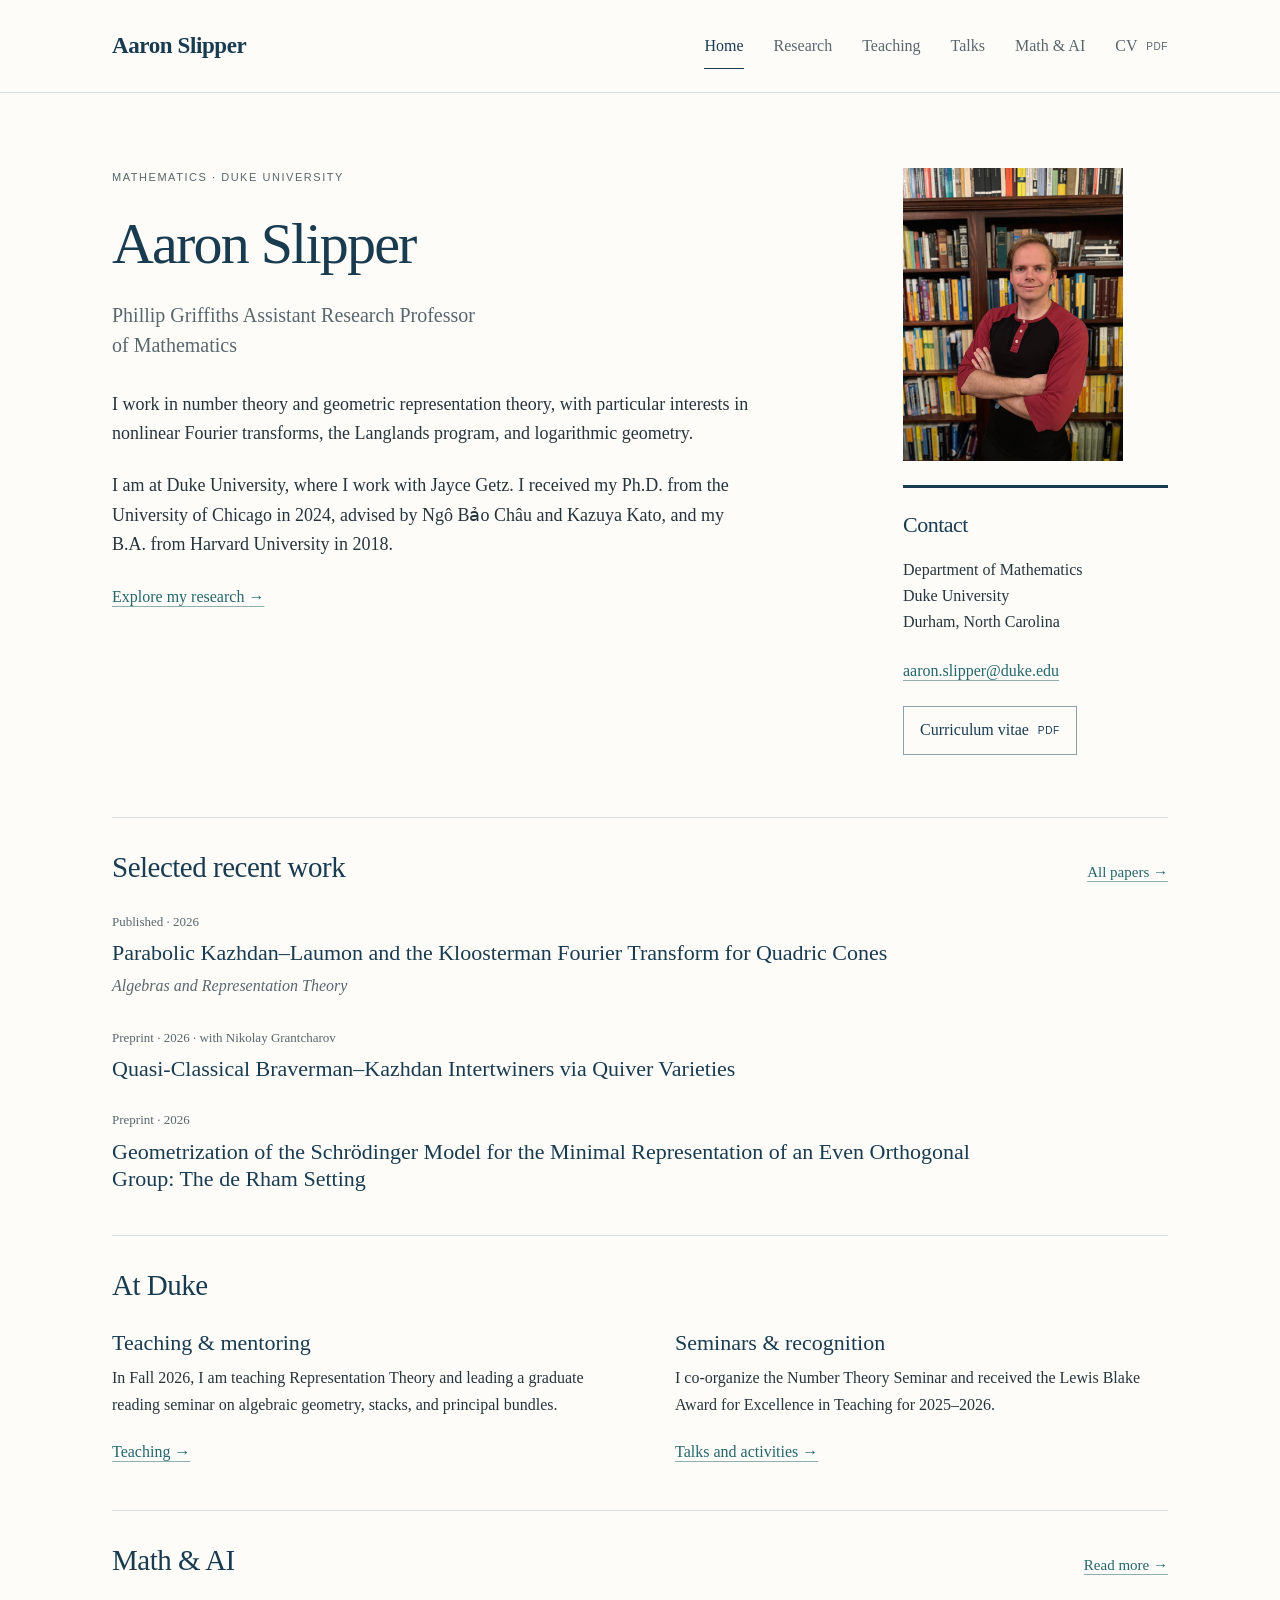
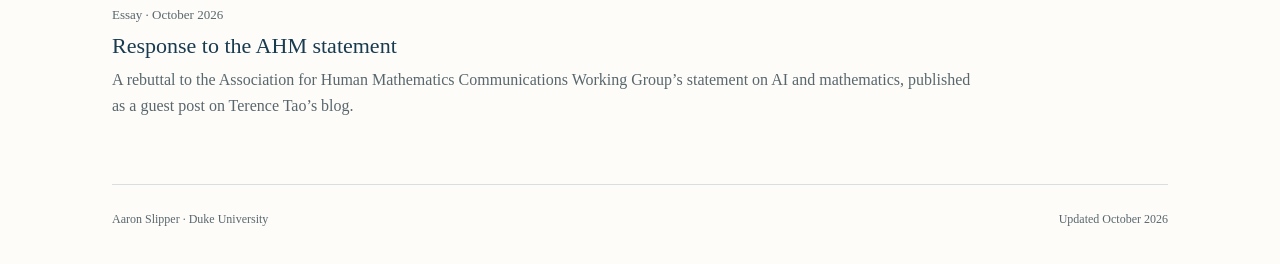
==== index.html @ 1f006413 "Add files via upload" ====
<!doctype html>
<html lang="en"><head>
<meta charset="utf-8"><meta name="viewport" content="width=device-width, initial-scale=1">
<title>Home | Aaron Slipper</title>
<meta name="description" content="Aaron Slipper, a mathematician at Duke University working in number theory, geometric representation theory, and logarithmic geometry.">
<meta name="author" content="Aaron Slipper"><meta name="theme-color" content="#193b50">
<link rel="icon" href="assets/favicon.svg" type="image/svg+xml">
<link rel="stylesheet" href="assets/style.css">
</head><body>
<a class="skip-link" href="#main">Skip to content</a>
<header class="site-header"><div class="wrap header-inner">
<a class="wordmark" href="index.html">Aaron Slipper</a>
<nav aria-label="Main navigation"><a href="index.html" aria-current="page">Home</a><a href="research.html">Research</a><a href="teaching.html">Teaching</a><a href="talks.html">Talks</a><a href="math-and-ai.html">Math &amp; AI</a><a href="assets/aaron-slipper-cv.pdf">CV <span class="file-label">PDF</span></a></nav>
</div></header>
<main id="main" class="wrap" tabindex="-1">
<section class="hero" aria-labelledby="home-title">
<div class="hero-main">
<p class="eyebrow">Mathematics · Duke University</p>
<h1 id="home-title">Aaron Slipper</h1>
<p class="position">Phillip Griffiths Assistant Research Professor<br>of Mathematics</p>
<div class="bio">
<p>I work in number theory and geometric representation theory, with particular interests in nonlinear Fourier transforms, the Langlands program, and logarithmic geometry.</p>
<p>I am at Duke University, where I work with Jayce Getz. I received my Ph.D. from the University of Chicago in 2024, advised by Ngô Bảo Châu and Kazuya Kato, and my B.A. from Harvard University in 2018.</p>
</div>
<a class="text-link" href="research.html">Explore my research <span aria-hidden="true">→</span></a>
</div>
<div class="profile-sidebar">
<img class="profile-photo" src="assets/aaron-slipper.jpg" alt="Aaron Slipper" width="3024" height="4032" decoding="async">
<aside class="contact" aria-label="Contact and curriculum vitae">
<h2>Contact</h2><p>Department of Mathematics<br>Duke University<br>Durham, North Carolina</p>
<p><a href="mailto:aaron.slipper@duke.edu">aaron.slipper@duke.edu</a></p>
<a class="button" href="assets/aaron-slipper-cv.pdf">Curriculum vitae <span class="file-label">PDF</span></a>
</aside></div></section>
<section class="home-section" aria-labelledby="recent-heading">
<div class="section-heading"><h2 id="recent-heading">Selected recent work</h2><a href="research.html">All papers <span aria-hidden="true">→</span></a></div>
<article class="featured-paper"><p class="meta">Published · 2026</p><h3><a href="https://doi.org/10.1007/s10468-026-10405-5">Parabolic Kazhdan–Laumon and the Kloosterman Fourier Transform for Quadric Cones</a></h3><p><em>Algebras and Representation Theory</em></p></article>
<article class="featured-paper"><p class="meta">Preprint · 2026 · with Nikolay Grantcharov</p><h3><a href="https://arxiv.org/abs/2606.14637">Quasi-Classical Braverman–Kazhdan Intertwiners via Quiver Varieties</a></h3></article>
<article class="featured-paper"><p class="meta">Preprint · 2026</p><h3><a href="https://arxiv.org/abs/2604.11023">Geometrization of the Schrödinger Model for the Minimal Representation of an Even Orthogonal Group: The de Rham Setting</a></h3></article>
</section>
<section class="home-section" aria-labelledby="duke-heading"><h2 id="duke-heading">At Duke</h2>
<div class="duke-grid"><div><h3>Teaching &amp; mentoring</h3><p>In Fall 2026, I am teaching Representation Theory and leading a graduate reading seminar on algebraic geometry, stacks, and principal bundles.</p><a href="teaching.html">Teaching <span aria-hidden="true">→</span></a></div><div><h3>Seminars &amp; recognition</h3><p>I co-organize the Number Theory Seminar and received the Lewis Blake Award for Excellence in Teaching for 2025–2026.</p><a href="talks.html">Talks and activities <span aria-hidden="true">→</span></a></div></div>
</section><section class="home-section" aria-labelledby="writing-heading">
<div class="section-heading"><h2 id="writing-heading">Math &amp; AI</h2><a href="math-and-ai.html">Read more <span aria-hidden="true">→</span></a></div>
<article class="featured-paper"><p class="meta">Essay · October 2026</p><h3><a href="math-and-ai.html">Response to the AHM statement</a></h3><p>A rebuttal to the Association for Human Mathematics Communications Working Group’s statement on AI and mathematics, published as a guest post on Terence Tao’s blog.</p></article></section></main>
<footer class="wrap site-footer"><span>Aaron Slipper · Duke University</span><span>Updated October 2026</span></footer>
</body></html>
---- assets/style.css ----
:root{color-scheme:light;--paper:#fdfcf9;--ink:#26343b;--navy:#193b50;--teal:#24666b;--muted:#59676d;--line:#d9dfe0}
*{box-sizing:border-box}
html{font-size:18px}
body{margin:0;background:var(--paper);color:var(--ink);font-family:Georgia,"Times New Roman",serif;line-height:1.65;-webkit-font-smoothing:antialiased}
a{color:var(--teal);text-decoration-color:#92adae;text-underline-offset:4px;text-decoration-thickness:1px}
a:hover{color:var(--navy);text-decoration-color:currentColor}
a:focus-visible{outline:2px solid var(--teal);outline-offset:5px;border-radius:1px}
.wrap{width:min(1056px,calc(100% - 80px));margin-inline:auto}
.site-header{border-bottom:1px solid var(--line)}
.header-inner{min-height:92px;display:flex;align-items:center;justify-content:space-between;gap:28px}
.wordmark{font-weight:bold;font-size:23px;color:var(--navy);text-decoration:none;letter-spacing:-.4px}
nav{display:flex;align-items:center;gap:30px;font-size:16px}
nav a{color:var(--muted);text-decoration:none;padding-block:9px}
nav a:hover{text-decoration:underline}
nav a[aria-current]{color:var(--navy);box-shadow:0 1px var(--navy)}
.file-label{font-family:Arial,Helvetica,sans-serif;font-size:10px;letter-spacing:.06em;vertical-align:middle;margin-left:5px}
.skip-link{position:absolute;top:-90px;left:20px;z-index:5;padding:12px;background:white}
.skip-link:focus{top:10px}
h1,h2,h3,p{margin-top:0}
h1,h2,h3{color:var(--navy);font-weight:normal;line-height:1.24}
h1{font-size:clamp(42px,4.8vw,58px);letter-spacing:-1.8px;margin-bottom:20px}
h2{font-size:29px;letter-spacing:-.5px;margin-bottom:25px}
h3{font-size:22px;margin-bottom:9px}
p{margin-bottom:19px}
.eyebrow{font-family:Arial,Helvetica,sans-serif;color:var(--muted);font-size:11px;line-height:1.7;letter-spacing:.14em;text-transform:uppercase;margin-bottom:21px}
.hero{display:grid;grid-template-columns:minmax(0,1fr) 265px;column-gap:85px;padding-top:75px;padding-bottom:62px}
.position{font-size:20px;color:var(--muted);line-height:1.5;margin-bottom:30px}
.bio{max-width:650px}
.bio p{margin-bottom:22px}
.text-link{font-size:16px}
.profile-sidebar{align-self:start}
.profile-photo{display:block;width:220px;max-width:100%;height:auto;margin-bottom:24px}
.profile-sidebar .contact{margin-top:0}
.contact{border-top:3px solid var(--navy);align-self:start;margin-top:60px;padding-top:23px;font-size:16px}
.contact h2{font-size:22px;margin-bottom:18px}
.contact p{margin-bottom:22px}
.contact a{overflow-wrap:anywhere}
.button{display:inline-block;border:1px solid #8ca1ac;color:var(--navy);text-decoration:none;padding:10px 16px}
.button:hover{background:#eef2f1}
.home-section{border-top:1px solid var(--line);padding-top:32px;margin-bottom:43px}
.section-heading{display:flex;align-items:baseline;justify-content:space-between;gap:20px}
.section-heading>a{font-size:15px;white-space:nowrap}
.featured-paper{margin-bottom:27px;max-width:870px}
.featured-paper h3{font-size:22px;margin-bottom:7px}
.featured-paper h3 a,.paper h3 a,.talk h3 a{color:var(--navy);text-decoration:none}
.featured-paper h3 a:hover,.paper h3 a:hover,.talk h3 a:hover{text-decoration:underline}
.featured-paper p{font-size:16px;color:var(--muted);margin-bottom:7px}
.meta,.date,.section-note,.publication,.paper-note{color:var(--muted);font-size:15px}
.featured-paper .meta{font-size:13px}
.duke-grid{display:grid;grid-template-columns:1fr 1fr;gap:70px}
.duke-grid h3{font-size:22px}
.duke-grid p,.duke-grid a{font-size:16px}
.page-heading{padding-top:62px;margin-bottom:43px}
.page-heading h1{margin-bottom:25px}
.page-heading .lead{max-width:830px;font-size:20px;line-height:1.7}
.ruled-heading{border-bottom:1px solid var(--line);padding-bottom:14px;margin-top:45px;margin-bottom:24px}
.paper{display:grid;grid-template-columns:38px minmax(0,1fr);column-gap:20px;margin-block:30px;max-width:950px}
.paper-number{color:#657780;font-family:Arial,Helvetica,sans-serif;font-size:12px;padding-top:6px}
.paper h3{font-size:23px;line-height:1.4}
.paper p{margin-bottom:7px}
.coauthors{font-size:16px}
.paper-links{font-size:14px}
.paper-links span{margin-inline:7px}
.work-in-progress{max-width:900px;margin-bottom:27px}
.work-in-progress p{font-size:16px;color:var(--muted)}
.dated-entry{display:grid;grid-template-columns:140px minmax(0,1fr);gap:25px;padding-block:18px;border-bottom:1px solid var(--line)}
.dated-entry:last-child{border-bottom:0}
.dated-entry .date{margin-bottom:0;padding-top:3px;color:var(--muted);font-size:15px}
.dated-entry h3{font-size:22px}
.dated-entry p{margin-bottom:0;font-size:16px}
.section-note{margin-bottom:7px}
.mentoring{margin-bottom:32px;max-width:850px}
.mentoring p,.simple-list{font-size:17px}
.mentoring .meta{font-size:14px}
.simple-list{padding-left:22px}
.simple-list li{margin-block:10px;padding-left:3px}
.math{font-style:italic}
.event-list{list-style:none;padding:0}
.event-list li{margin-bottom:24px}
.event-list li>*{display:block}
.event-list li>a,.event-list li>strong{font-size:18px;font-weight:normal}
.event-list li>span{font-size:15px;color:var(--muted)}
.event-list .meta{font-size:13px;margin-bottom:3px}
.cv-note{margin-top:35px;font-size:16px}
.site-footer{border-top:1px solid var(--line);padding-block:25px 34px;margin-top:65px;display:flex;justify-content:space-between;gap:20px;font-size:12px;color:var(--muted)}
@media(max-width:780px){
.wrap{width:calc(100% - 42px)}.header-inner{align-items:flex-start;flex-direction:column;gap:7px;padding-block:18px 16px}
nav{gap:24px;flex-wrap:wrap;font-size:15px}.hero{grid-template-columns:1fr;padding-top:42px;padding-bottom:38px;gap:25px}
.profile-photo{width:120px}
.contact{margin-top:10px;max-width:400px;width:100%}.contact h2{font-size:21px}.contact p{margin-bottom:14px}
.position{font-size:19px}.duke-grid{gap:30px}.page-heading{padding-top:42px}.page-heading .lead{font-size:18px}}
@media(max-width:480px){
html{font-size:17px}nav{gap:20px}.wordmark{font-size:22px}h1{letter-spacing:-1px}h2{font-size:26px}
.hero{padding-top:35px}.duke-grid{grid-template-columns:1fr;gap:25px}.section-heading{align-items:flex-start}
.section-heading h2{max-width:205px}.dated-entry{grid-template-columns:1fr;gap:6px}
.paper{grid-template-columns:25px minmax(0,1fr);gap:10px}.paper h3{font-size:21px}.paper-links{font-size:13px}
.site-footer{flex-direction:column;gap:4px}}
@media print{
.site-header,.skip-link,.site-footer{display:none}.wrap{width:100%}body{background:white;font-size:11pt}
.hero,.page-heading{padding-top:0}a{color:inherit}h1{font-size:30pt}.paper,.dated-entry{break-inside:avoid}}


.essay-description{max-width:780px}.essay-actions{display:flex;align-items:center;flex-wrap:wrap;gap:20px;margin-block:25px}.essay-actions>a{font-size:16px}
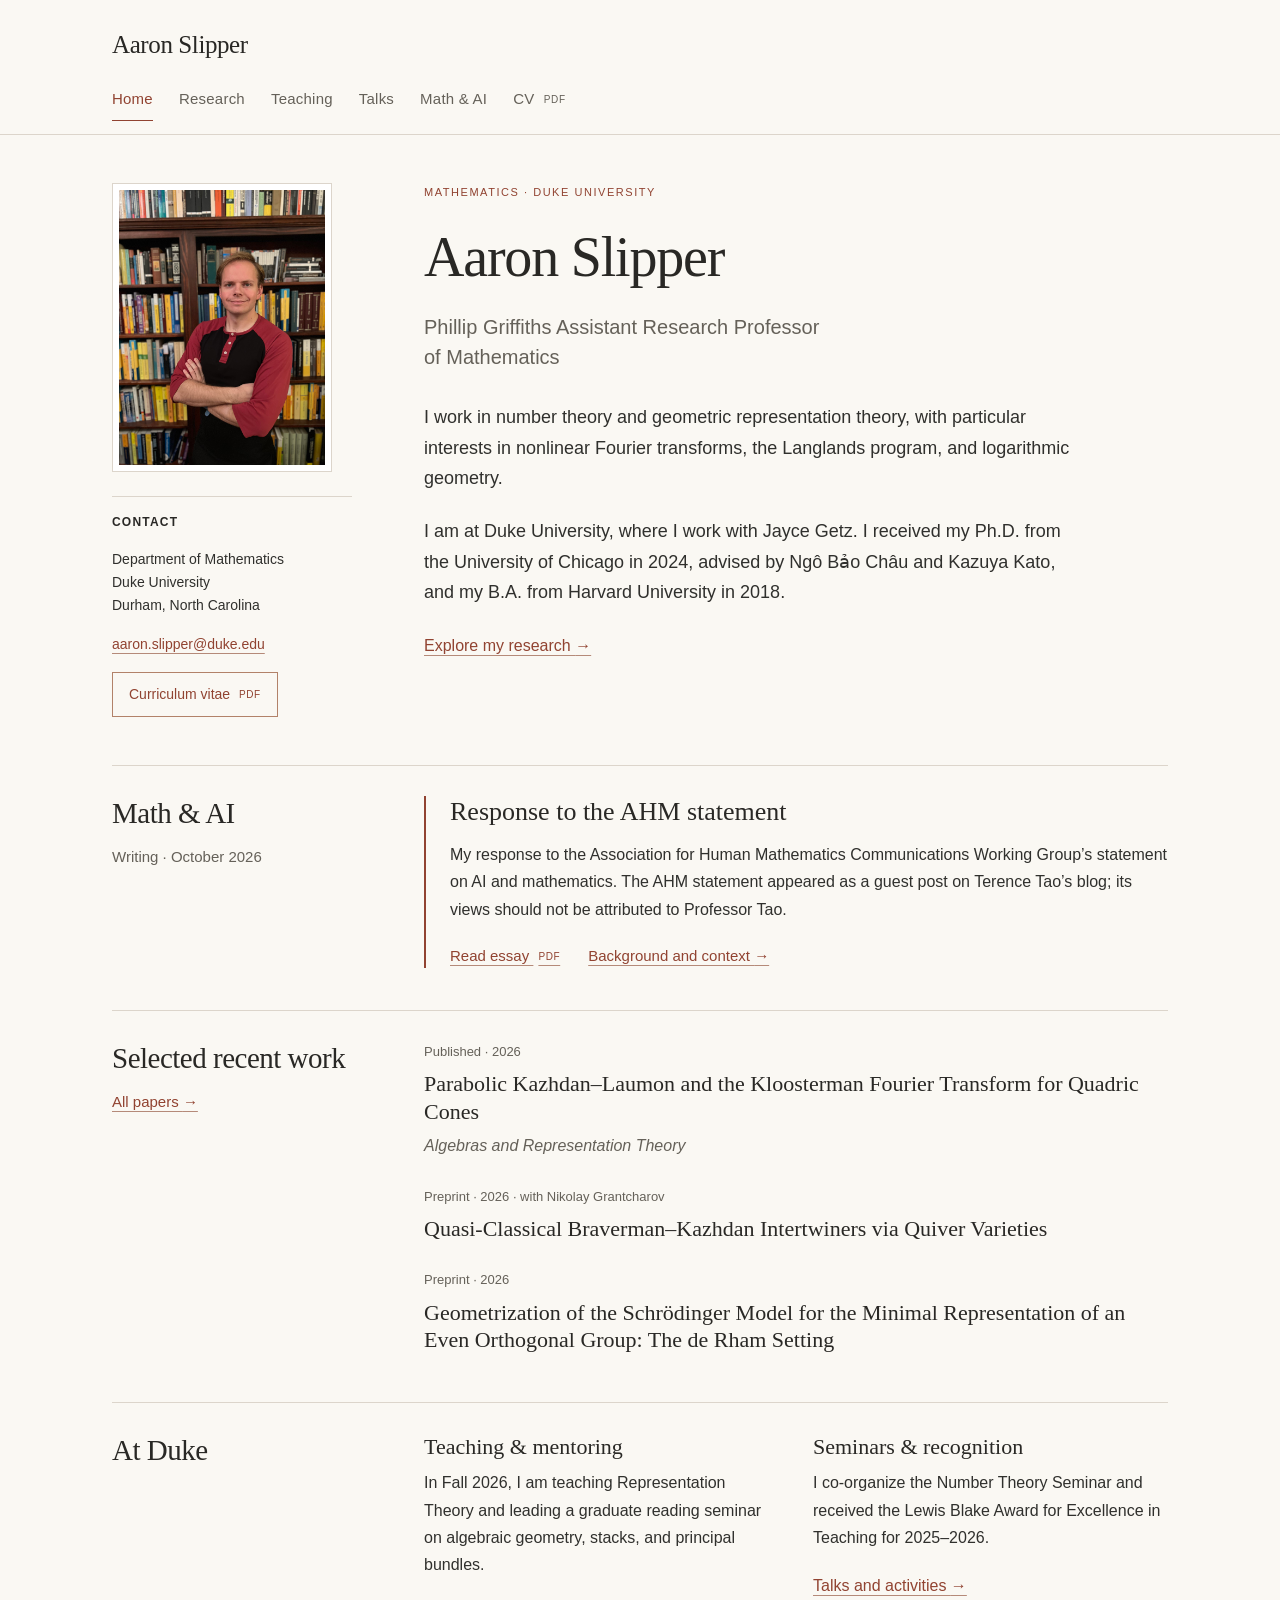
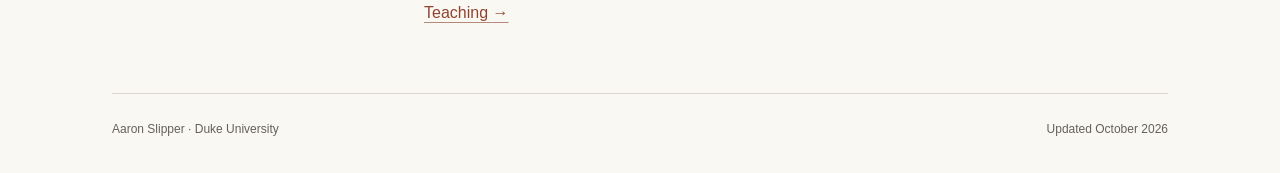
==== commit 85fa11aa: "Add files via upload" ====
--- a/index.html
+++ b/index.html
@@ -3,7 +3,7 @@
 <meta charset="utf-8"><meta name="viewport" content="width=device-width, initial-scale=1">
 <title>Home | Aaron Slipper</title>
 <meta name="description" content="Aaron Slipper, a mathematician at Duke University working in number theory, geometric representation theory, and logarithmic geometry.">
-<meta name="author" content="Aaron Slipper"><meta name="theme-color" content="#193b50">
+<meta name="author" content="Aaron Slipper"><meta name="theme-color" content="#914331">
 <link rel="icon" href="assets/favicon.svg" type="image/svg+xml">
 <link rel="stylesheet" href="assets/style.css">
 </head><body>
@@ -31,16 +31,21 @@
 <p><a href="mailto:aaron.slipper@duke.edu">aaron.slipper@duke.edu</a></p>
 <a class="button" href="assets/aaron-slipper-cv.pdf">Curriculum vitae <span class="file-label">PDF</span></a>
 </aside></div></section>
+<section class="home-section home-essay" aria-labelledby="writing-heading">
+<div class="section-heading"><h2 id="writing-heading">Math &amp; AI</h2><p class="section-note">Writing · October 2026</p></div>
+<div class="section-content"><article class="featured-paper essay-feature">
+<h3><a href="math-and-ai.html">Response to the AHM statement</a></h3>
+<p>My response to the Association for Human Mathematics Communications Working Group’s statement on AI and mathematics. The AHM statement appeared as a guest post on Terence Tao’s blog; its views should not be attributed to Professor Tao.</p>
+<div class="feature-actions"><a href="assets/math-and-ai-response-to-the-ahm.pdf">Read essay <span class="file-label">PDF</span></a><a href="math-and-ai.html">Background and context <span aria-hidden="true">→</span></a></div>
+</article></div></section>
 <section class="home-section" aria-labelledby="recent-heading">
 <div class="section-heading"><h2 id="recent-heading">Selected recent work</h2><a href="research.html">All papers <span aria-hidden="true">→</span></a></div>
-<article class="featured-paper"><p class="meta">Published · 2026</p><h3><a href="https://doi.org/10.1007/s10468-026-10405-5">Parabolic Kazhdan–Laumon and the Kloosterman Fourier Transform for Quadric Cones</a></h3><p><em>Algebras and Representation Theory</em></p></article>
+<div class="section-content"><article class="featured-paper"><p class="meta">Published · 2026</p><h3><a href="https://doi.org/10.1007/s10468-026-10405-5">Parabolic Kazhdan–Laumon and the Kloosterman Fourier Transform for Quadric Cones</a></h3><p><em>Algebras and Representation Theory</em></p></article>
 <article class="featured-paper"><p class="meta">Preprint · 2026 · with Nikolay Grantcharov</p><h3><a href="https://arxiv.org/abs/2606.14637">Quasi-Classical Braverman–Kazhdan Intertwiners via Quiver Varieties</a></h3></article>
-<article class="featured-paper"><p class="meta">Preprint · 2026</p><h3><a href="https://arxiv.org/abs/2604.11023">Geometrization of the Schrödinger Model for the Minimal Representation of an Even Orthogonal Group: The de Rham Setting</a></h3></article>
-</section>
-<section class="home-section" aria-labelledby="duke-heading"><h2 id="duke-heading">At Duke</h2>
-<div class="duke-grid"><div><h3>Teaching &amp; mentoring</h3><p>In Fall 2026, I am teaching Representation Theory and leading a graduate reading seminar on algebraic geometry, stacks, and principal bundles.</p><a href="teaching.html">Teaching <span aria-hidden="true">→</span></a></div><div><h3>Seminars &amp; recognition</h3><p>I co-organize the Number Theory Seminar and received the Lewis Blake Award for Excellence in Teaching for 2025–2026.</p><a href="talks.html">Talks and activities <span aria-hidden="true">→</span></a></div></div>
-</section><section class="home-section" aria-labelledby="writing-heading">
-<div class="section-heading"><h2 id="writing-heading">Math &amp; AI</h2><a href="math-and-ai.html">Read more <span aria-hidden="true">→</span></a></div>
-<article class="featured-paper"><p class="meta">Essay · October 2026</p><h3><a href="math-and-ai.html">Response to the AHM statement</a></h3><p>A rebuttal to the Association for Human Mathematics Communications Working Group’s statement on AI and mathematics, published as a guest post on Terence Tao’s blog.</p></article></section></main>
+<article class="featured-paper"><p class="meta">Preprint · 2026</p><h3><a href="https://arxiv.org/abs/2604.11023">Geometrization of the Schrödinger Model for the Minimal Representation of an Even Orthogonal Group: The de Rham Setting</a></h3></article></div></section>
+<section class="home-section" aria-labelledby="duke-heading">
+<div class="section-heading"><h2 id="duke-heading">At Duke</h2></div>
+<div class="section-content"><div class="duke-grid"><div><h3>Teaching &amp; mentoring</h3><p>In Fall 2026, I am teaching Representation Theory and leading a graduate reading seminar on algebraic geometry, stacks, and principal bundles.</p><a href="teaching.html">Teaching <span aria-hidden="true">→</span></a></div><div><h3>Seminars &amp; recognition</h3><p>I co-organize the Number Theory Seminar and received the Lewis Blake Award for Excellence in Teaching for 2025–2026.</p><a href="talks.html">Talks and activities <span aria-hidden="true">→</span></a></div></div></div></section>
+</main>
 <footer class="wrap site-footer"><span>Aaron Slipper · Duke University</span><span>Updated October 2026</span></footer>
 </body></html>
--- a/assets/style.css
+++ b/assets/style.css
@@ -1,53 +1,62 @@
-:root{color-scheme:light;--paper:#fdfcf9;--ink:#26343b;--navy:#193b50;--teal:#24666b;--muted:#59676d;--line:#d9dfe0}
+:root{color-scheme:light;--paper:#faf8f3;--ink:#30302d;--heading:#292825;--accent:#914331;--muted:#656159;--line:#dcd5cb;--wash:#f0e8df;--serif:Georgia,"Times New Roman",serif;--sans:-apple-system,BlinkMacSystemFont,"Segoe UI",Arial,sans-serif}
 *{box-sizing:border-box}
 html{font-size:18px}
-body{margin:0;background:var(--paper);color:var(--ink);font-family:Georgia,"Times New Roman",serif;line-height:1.65;-webkit-font-smoothing:antialiased}
-a{color:var(--teal);text-decoration-color:#92adae;text-underline-offset:4px;text-decoration-thickness:1px}
-a:hover{color:var(--navy);text-decoration-color:currentColor}
-a:focus-visible{outline:2px solid var(--teal);outline-offset:5px;border-radius:1px}
+body{margin:0;background:var(--paper);color:var(--ink);font-family:var(--sans);line-height:1.7;-webkit-font-smoothing:antialiased}
+a{color:var(--accent);text-decoration-color:#b58a79;text-underline-offset:4px;text-decoration-thickness:1px}
+a:hover{color:var(--heading);text-decoration-color:currentColor}
+a:focus-visible{outline:2px solid var(--accent);outline-offset:5px;border-radius:1px}
 .wrap{width:min(1056px,calc(100% - 80px));margin-inline:auto}
 .site-header{border-bottom:1px solid var(--line)}
-.header-inner{min-height:92px;display:flex;align-items:center;justify-content:space-between;gap:28px}
-.wordmark{font-weight:bold;font-size:23px;color:var(--navy);text-decoration:none;letter-spacing:-.4px}
-nav{display:flex;align-items:center;gap:30px;font-size:16px}
+.header-inner{display:flex;flex-direction:column;align-items:flex-start;gap:10px;padding-block:24px 14px}
+.wordmark{font-family:var(--serif);font-weight:normal;font-size:25px;color:var(--heading);text-decoration:none;letter-spacing:-.4px}
+nav{display:flex;flex-wrap:wrap;align-items:center;gap:26px;font-size:15px;letter-spacing:.015em}
 nav a{color:var(--muted);text-decoration:none;padding-block:9px}
 nav a:hover{text-decoration:underline}
-nav a[aria-current]{color:var(--navy);box-shadow:0 1px var(--navy)}
+nav a[aria-current]{color:var(--accent);box-shadow:0 1px var(--accent)}
 .file-label{font-family:Arial,Helvetica,sans-serif;font-size:10px;letter-spacing:.06em;vertical-align:middle;margin-left:5px}
 .skip-link{position:absolute;top:-90px;left:20px;z-index:5;padding:12px;background:white}
 .skip-link:focus{top:10px}
 h1,h2,h3,p{margin-top:0}
-h1,h2,h3{color:var(--navy);font-weight:normal;line-height:1.24}
-h1{font-size:clamp(42px,4.8vw,58px);letter-spacing:-1.8px;margin-bottom:20px}
+h1,h2,h3{font-family:var(--serif);color:var(--heading);font-weight:normal;line-height:1.24}
+h1{font-size:clamp(42px,4.8vw,56px);letter-spacing:-1.2px;margin-bottom:20px}
 h2{font-size:29px;letter-spacing:-.5px;margin-bottom:25px}
 h3{font-size:22px;margin-bottom:9px}
 p{margin-bottom:19px}
-.eyebrow{font-family:Arial,Helvetica,sans-serif;color:var(--muted);font-size:11px;line-height:1.7;letter-spacing:.14em;text-transform:uppercase;margin-bottom:21px}
-.hero{display:grid;grid-template-columns:minmax(0,1fr) 265px;column-gap:85px;padding-top:75px;padding-bottom:62px}
+.eyebrow{font-family:var(--sans);color:var(--accent);font-size:11px;line-height:1.7;letter-spacing:.14em;text-transform:uppercase;margin-bottom:21px}
+.hero{display:grid;grid-template-columns:240px minmax(0,1fr);grid-template-areas:"profile introduction";column-gap:72px;padding-top:48px;padding-bottom:48px}
+.hero-main{grid-area:introduction;min-width:0}
 .position{font-size:20px;color:var(--muted);line-height:1.5;margin-bottom:30px}
 .bio{max-width:650px}
 .bio p{margin-bottom:22px}
 .text-link{font-size:16px}
-.profile-sidebar{align-self:start}
-.profile-photo{display:block;width:220px;max-width:100%;height:auto;margin-bottom:24px}
+.profile-sidebar{grid-area:profile;align-self:start;min-width:0}
+.profile-photo{display:block;width:220px;max-width:100%;height:auto;margin-bottom:24px;padding:6px;border:1px solid var(--line);background:#fff}
 .profile-sidebar .contact{margin-top:0}
-.contact{border-top:3px solid var(--navy);align-self:start;margin-top:60px;padding-top:23px;font-size:16px}
-.contact h2{font-size:22px;margin-bottom:18px}
-.contact p{margin-bottom:22px}
+.contact{border-top:1px solid var(--line);align-self:start;margin-top:60px;padding-top:18px;font-size:14px;line-height:1.65}
+.contact h2{font-family:var(--sans);font-size:12px;font-weight:600;letter-spacing:.1em;text-transform:uppercase;margin-bottom:18px}
+.contact p{margin-bottom:16px}
 .contact a{overflow-wrap:anywhere}
-.button{display:inline-block;border:1px solid #8ca1ac;color:var(--navy);text-decoration:none;padding:10px 16px}
-.button:hover{background:#eef2f1}
-.home-section{border-top:1px solid var(--line);padding-top:32px;margin-bottom:43px}
+.button{display:inline-block;border:1px solid #b28269;color:var(--accent);text-decoration:none;padding:10px 16px}
+.button:hover{background:var(--wash)}
+.home-section{display:grid;grid-template-columns:240px minmax(0,1fr);gap:72px;border-top:1px solid var(--line);padding-top:30px;margin-bottom:42px}
+.section-content{min-width:0}
+.home-section .section-heading{flex-direction:column;align-items:flex-start;justify-content:flex-start;gap:12px}
+.home-section .section-heading h2{margin-bottom:0}
+.home-section .featured-paper:last-child{margin-bottom:0}
+.home-essay .essay-feature{padding-left:24px;border-left:2px solid var(--accent)}
+.home-essay .featured-paper h3{font-size:26px;margin-bottom:13px}
+.home-essay .featured-paper p{color:var(--ink)}
+.feature-actions{display:flex;flex-wrap:wrap;gap:10px 28px;margin-top:20px;font-size:15px}
 .section-heading{display:flex;align-items:baseline;justify-content:space-between;gap:20px}
 .section-heading>a{font-size:15px;white-space:nowrap}
 .featured-paper{margin-bottom:27px;max-width:870px}
 .featured-paper h3{font-size:22px;margin-bottom:7px}
-.featured-paper h3 a,.paper h3 a,.talk h3 a{color:var(--navy);text-decoration:none}
+.featured-paper h3 a,.paper h3 a,.talk h3 a{color:var(--heading);text-decoration:none}
 .featured-paper h3 a:hover,.paper h3 a:hover,.talk h3 a:hover{text-decoration:underline}
 .featured-paper p{font-size:16px;color:var(--muted);margin-bottom:7px}
 .meta,.date,.section-note,.publication,.paper-note{color:var(--muted);font-size:15px}
 .featured-paper .meta{font-size:13px}
-.duke-grid{display:grid;grid-template-columns:1fr 1fr;gap:70px}
+.duke-grid{display:grid;grid-template-columns:minmax(0,1fr) minmax(0,1fr);gap:34px}
 .duke-grid h3{font-size:22px}
 .duke-grid p,.duke-grid a{font-size:16px}
 .page-heading{padding-top:62px;margin-bottom:43px}
@@ -55,7 +64,7 @@
 .page-heading .lead{max-width:830px;font-size:20px;line-height:1.7}
 .ruled-heading{border-bottom:1px solid var(--line);padding-bottom:14px;margin-top:45px;margin-bottom:24px}
 .paper{display:grid;grid-template-columns:38px minmax(0,1fr);column-gap:20px;margin-block:30px;max-width:950px}
-.paper-number{color:#657780;font-family:Arial,Helvetica,sans-serif;font-size:12px;padding-top:6px}
+.paper-number{color:var(--muted);font-family:Arial,Helvetica,sans-serif;font-size:12px;padding-top:6px}
 .paper h3{font-size:23px;line-height:1.4}
 .paper p{margin-bottom:7px}
 .coauthors{font-size:16px}
@@ -85,13 +94,22 @@
 .site-footer{border-top:1px solid var(--line);padding-block:25px 34px;margin-top:65px;display:flex;justify-content:space-between;gap:20px;font-size:12px;color:var(--muted)}
 @media(max-width:780px){
 .wrap{width:calc(100% - 42px)}.header-inner{align-items:flex-start;flex-direction:column;gap:7px;padding-block:18px 16px}
-nav{gap:24px;flex-wrap:wrap;font-size:15px}.hero{grid-template-columns:1fr;padding-top:42px;padding-bottom:38px;gap:25px}
-.profile-photo{width:120px}
-.contact{margin-top:10px;max-width:400px;width:100%}.contact h2{font-size:21px}.contact p{margin-bottom:14px}
+nav{gap:12px 24px;flex-wrap:wrap;font-size:15px}.hero{grid-template-columns:1fr;grid-template-areas:"introduction" "profile";padding-top:36px;padding-bottom:34px;gap:28px}
+.home-section{grid-template-columns:1fr;gap:20px}
+.home-section .section-heading{flex-direction:row;align-items:baseline;justify-content:space-between;flex-wrap:wrap;gap:10px 20px}
+.profile-sidebar{display:grid;grid-template-columns:120px minmax(0,1fr);gap:24px}
+.profile-sidebar .contact{border-top:0;padding-top:0}
+.home-essay .essay-feature{padding-left:18px}
+.home-section .section-heading h2{max-width:none}
+.profile-photo{width:120px;margin-bottom:0}
+.contact{margin-top:10px;max-width:400px;width:100%}.contact h2{font-size:12px}.contact p{margin-bottom:14px}
 .position{font-size:19px}.duke-grid{gap:30px}.page-heading{padding-top:42px}.page-heading .lead{font-size:18px}}
 @media(max-width:480px){
 html{font-size:17px}nav{gap:20px}.wordmark{font-size:22px}h1{letter-spacing:-1px}h2{font-size:26px}
-.hero{padding-top:35px}.duke-grid{grid-template-columns:1fr;gap:25px}.section-heading{align-items:flex-start}
+.hero{padding-top:30px}.duke-grid{grid-template-columns:1fr;gap:25px}.section-heading{align-items:flex-start}
+.profile-sidebar{grid-template-columns:96px minmax(0,1fr);gap:18px}.profile-photo{width:96px;padding:4px}
+.contact .button{padding:8px 10px;font-size:13px}
+.home-essay .featured-paper h3{font-size:24px}
 .section-heading h2{max-width:205px}.dated-entry{grid-template-columns:1fr;gap:6px}
 .paper{grid-template-columns:25px minmax(0,1fr);gap:10px}.paper h3{font-size:21px}.paper-links{font-size:13px}
 .site-footer{flex-direction:column;gap:4px}}
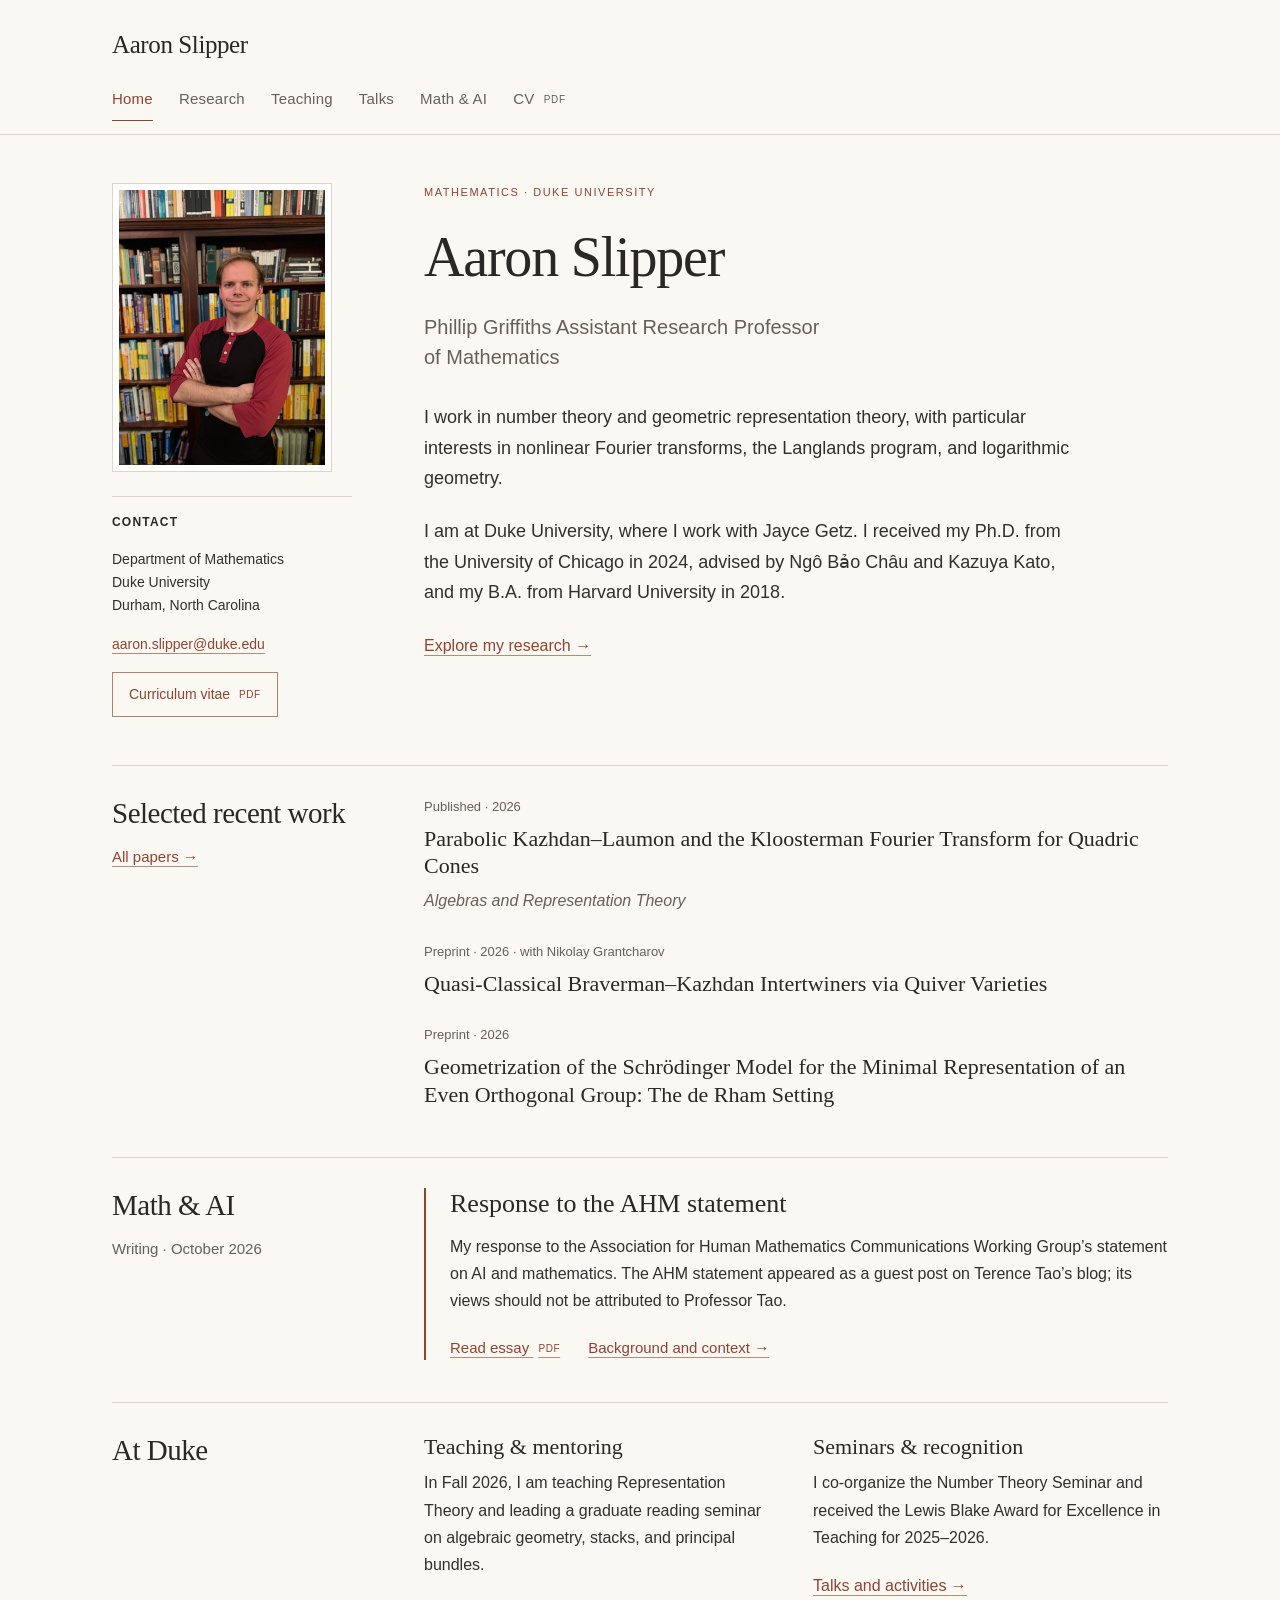
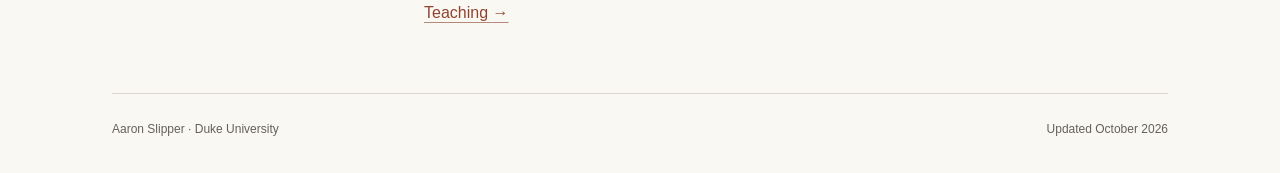
==== commit cd764007: "Add files via upload" ====
--- a/index.html
+++ b/index.html
@@ -5,7 +5,7 @@
 <meta name="description" content="Aaron Slipper, a mathematician at Duke University working in number theory, geometric representation theory, and logarithmic geometry.">
 <meta name="author" content="Aaron Slipper"><meta name="theme-color" content="#914331">
 <link rel="icon" href="assets/favicon.svg" type="image/svg+xml">
-<link rel="stylesheet" href="assets/style.css">
+<link rel="stylesheet" href="assets/style.css?v=d538c97652ca">
 </head><body>
 <a class="skip-link" href="#main">Skip to content</a>
 <header class="site-header"><div class="wrap header-inner">
@@ -31,6 +31,11 @@
 <p><a href="mailto:aaron.slipper@duke.edu">aaron.slipper@duke.edu</a></p>
 <a class="button" href="assets/aaron-slipper-cv.pdf">Curriculum vitae <span class="file-label">PDF</span></a>
 </aside></div></section>
+<section class="home-section" aria-labelledby="recent-heading">
+<div class="section-heading"><h2 id="recent-heading">Selected recent work</h2><a href="research.html">All papers <span aria-hidden="true">→</span></a></div>
+<div class="section-content"><article class="featured-paper"><p class="meta">Published · 2026</p><h3><a href="https://doi.org/10.1007/s10468-026-10405-5">Parabolic Kazhdan–Laumon and the Kloosterman Fourier Transform for Quadric Cones</a></h3><p><em>Algebras and Representation Theory</em></p></article>
+<article class="featured-paper"><p class="meta">Preprint · 2026 · with Nikolay Grantcharov</p><h3><a href="https://arxiv.org/abs/2606.14637">Quasi-Classical Braverman–Kazhdan Intertwiners via Quiver Varieties</a></h3></article>
+<article class="featured-paper"><p class="meta">Preprint · 2026</p><h3><a href="https://arxiv.org/abs/2604.11023">Geometrization of the Schrödinger Model for the Minimal Representation of an Even Orthogonal Group: The de Rham Setting</a></h3></article></div></section>
 <section class="home-section home-essay" aria-labelledby="writing-heading">
 <div class="section-heading"><h2 id="writing-heading">Math &amp; AI</h2><p class="section-note">Writing · October 2026</p></div>
 <div class="section-content"><article class="featured-paper essay-feature">
@@ -38,11 +43,6 @@
 <p>My response to the Association for Human Mathematics Communications Working Group’s statement on AI and mathematics. The AHM statement appeared as a guest post on Terence Tao’s blog; its views should not be attributed to Professor Tao.</p>
 <div class="feature-actions"><a href="assets/math-and-ai-response-to-the-ahm.pdf">Read essay <span class="file-label">PDF</span></a><a href="math-and-ai.html">Background and context <span aria-hidden="true">→</span></a></div>
 </article></div></section>
-<section class="home-section" aria-labelledby="recent-heading">
-<div class="section-heading"><h2 id="recent-heading">Selected recent work</h2><a href="research.html">All papers <span aria-hidden="true">→</span></a></div>
-<div class="section-content"><article class="featured-paper"><p class="meta">Published · 2026</p><h3><a href="https://doi.org/10.1007/s10468-026-10405-5">Parabolic Kazhdan–Laumon and the Kloosterman Fourier Transform for Quadric Cones</a></h3><p><em>Algebras and Representation Theory</em></p></article>
-<article class="featured-paper"><p class="meta">Preprint · 2026 · with Nikolay Grantcharov</p><h3><a href="https://arxiv.org/abs/2606.14637">Quasi-Classical Braverman–Kazhdan Intertwiners via Quiver Varieties</a></h3></article>
-<article class="featured-paper"><p class="meta">Preprint · 2026</p><h3><a href="https://arxiv.org/abs/2604.11023">Geometrization of the Schrödinger Model for the Minimal Representation of an Even Orthogonal Group: The de Rham Setting</a></h3></article></div></section>
 <section class="home-section" aria-labelledby="duke-heading">
 <div class="section-heading"><h2 id="duke-heading">At Duke</h2></div>
 <div class="section-content"><div class="duke-grid"><div><h3>Teaching &amp; mentoring</h3><p>In Fall 2026, I am teaching Representation Theory and leading a graduate reading seminar on algebraic geometry, stacks, and principal bundles.</p><a href="teaching.html">Teaching <span aria-hidden="true">→</span></a></div><div><h3>Seminars &amp; recognition</h3><p>I co-organize the Number Theory Seminar and received the Lewis Blake Award for Excellence in Teaching for 2025–2026.</p><a href="talks.html">Talks and activities <span aria-hidden="true">→</span></a></div></div></div></section>
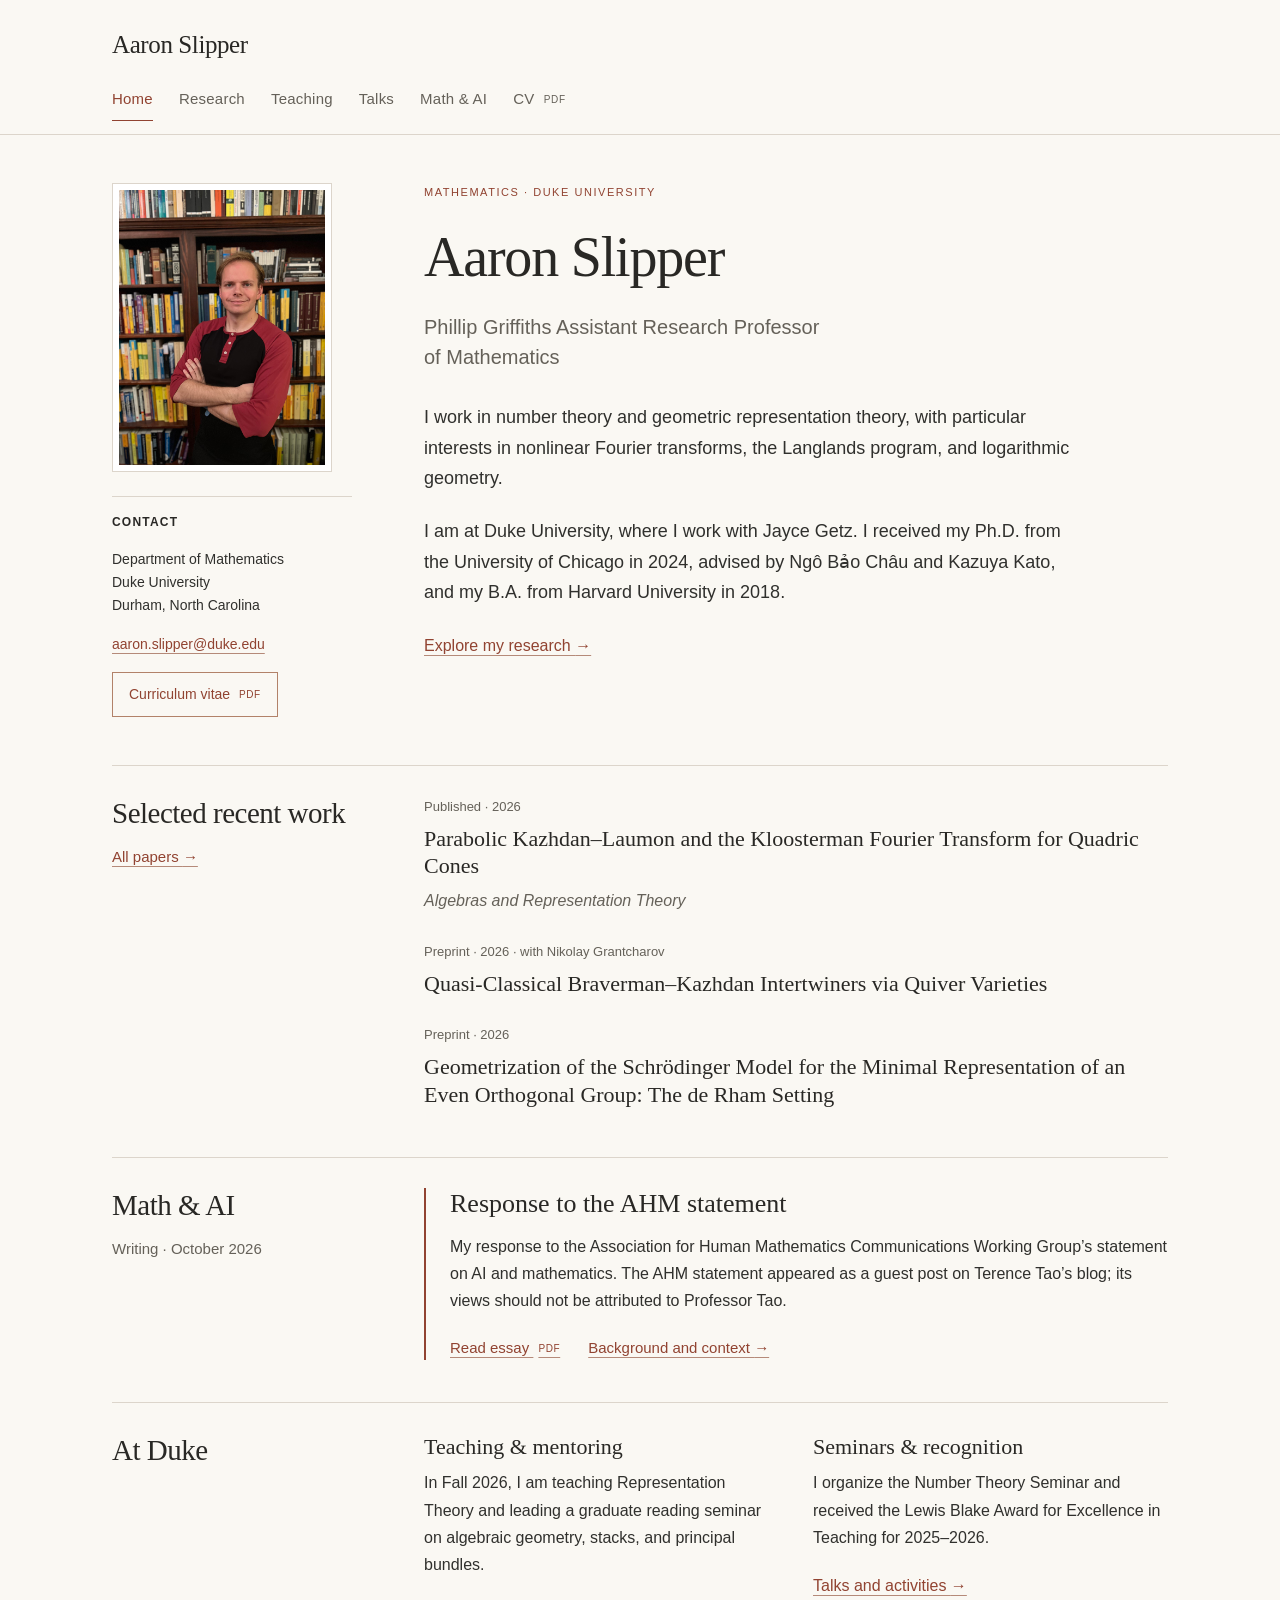
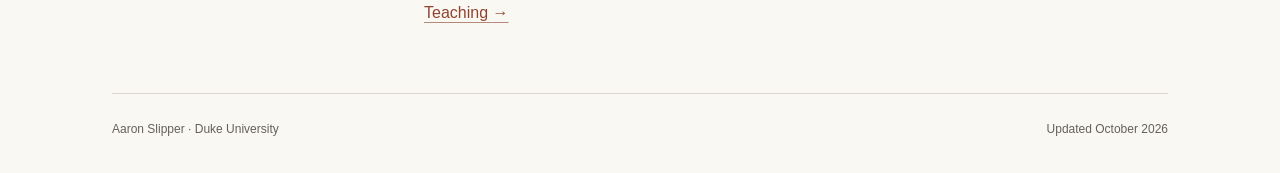
==== commit 4fb501cd: "Add files via upload" ====
--- a/index.html
+++ b/index.html
@@ -45,7 +45,7 @@
 </article></div></section>
 <section class="home-section" aria-labelledby="duke-heading">
 <div class="section-heading"><h2 id="duke-heading">At Duke</h2></div>
-<div class="section-content"><div class="duke-grid"><div><h3>Teaching &amp; mentoring</h3><p>In Fall 2026, I am teaching Representation Theory and leading a graduate reading seminar on algebraic geometry, stacks, and principal bundles.</p><a href="teaching.html">Teaching <span aria-hidden="true">→</span></a></div><div><h3>Seminars &amp; recognition</h3><p>I co-organize the Number Theory Seminar and received the Lewis Blake Award for Excellence in Teaching for 2025–2026.</p><a href="talks.html">Talks and activities <span aria-hidden="true">→</span></a></div></div></div></section>
+<div class="section-content"><div class="duke-grid"><div><h3>Teaching &amp; mentoring</h3><p>In Fall 2026, I am teaching Representation Theory and leading a graduate reading seminar on algebraic geometry, stacks, and principal bundles.</p><a href="teaching.html">Teaching <span aria-hidden="true">→</span></a></div><div><h3>Seminars &amp; recognition</h3><p>I organize the Number Theory Seminar and received the Lewis Blake Award for Excellence in Teaching for 2025–2026.</p><a href="talks.html">Talks and activities <span aria-hidden="true">→</span></a></div></div></div></section>
 </main>
 <footer class="wrap site-footer"><span>Aaron Slipper · Duke University</span><span>Updated October 2026</span></footer>
 </body></html>
